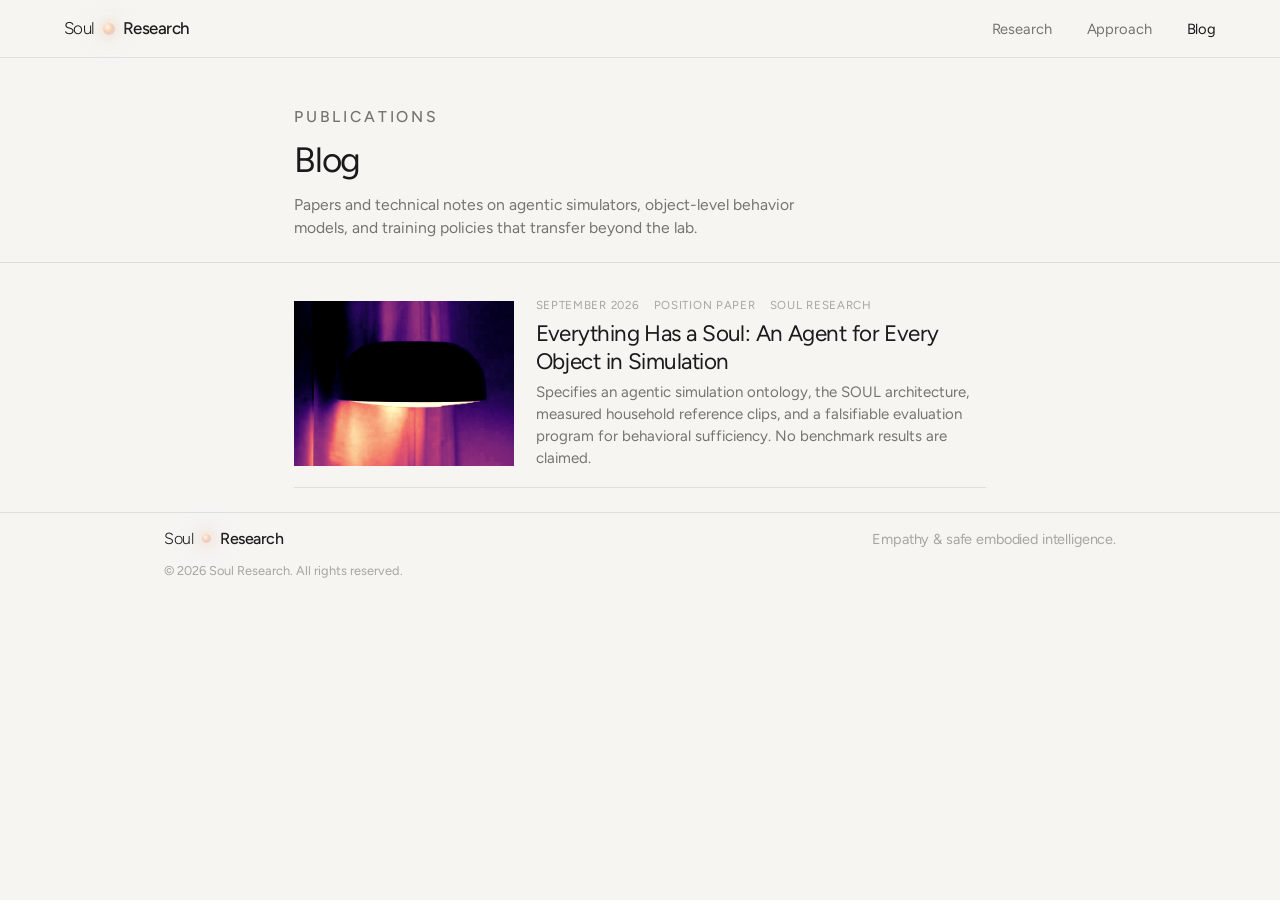
==== blog/index.html @ e1d5047d "Tighten blog density and present paper figures and photos more professionally. Co-authored-by: Curso" ====
<!DOCTYPE html>
<html lang="en">
<head>
<meta charset="UTF-8" />
<meta name="viewport" content="width=device-width, initial-scale=1.0" />
<title>Blog · Soul Research</title>
<meta name="description" content="Research writing from Soul Research on agentic simulation, behavioral sufficiency, and safe embodied intelligence." />
<link rel="preconnect" href="https://fonts.googleapis.com">
<link rel="preconnect" href="https://fonts.gstatic.com" crossorigin>
<link href="https://fonts.googleapis.com/css2?family=Figtree:wght@300;400;500;600;700&display=swap" rel="stylesheet">
<link rel="stylesheet" href="../styles.css">
</head>
<body class="page-blog">
  <nav class="nav" id="nav">
    <a class="brand" href="../index.html" aria-label="Soul Research home">
      <span class="word word--light">Soul</span>
      <span class="orb orb--brand" aria-hidden="true"></span>
      <span class="word word--med">Research</span>
    </a>
    <div class="nav-links">
      <a href="../index.html#research">Research</a>
      <a href="../index.html#approach">Approach</a>
      <a href="./" class="active">Blog</a>
    </div>
  </nav>

  <header class="page-header">
    <div class="wrap">
      <p class="eyebrow">Publications</p>
      <h1>Blog</h1>
      <p>
        Papers and technical notes on agentic simulators, object-level behavior models, and training policies that transfer beyond the lab.
      </p>
    </div>
  </header>

  <section class="blog-list">
    <div class="wrap">
      <a class="blog-item" href="everything-has-a-soul.html">
        <div class="blog-thumb">
          <img src="assets/blog_listing_thumb.jpg" alt="Table lamp used as a measured reference object in the paper" width="1097" height="877" decoding="async">
        </div>
        <div>
          <div class="blog-meta">
            <span>September 2026</span>
            <span>Position paper</span>
            <span>Soul Research</span>
          </div>
          <h2 class="blog-title">Everything Has a Soul: An Agent for Every Object in Simulation</h2>
          <p class="blog-excerpt">
            Specifies an agentic simulation ontology, the SOUL architecture, measured household reference clips, and a falsifiable evaluation program for behavioral sufficiency. No benchmark results are claimed.
          </p>
        </div>
      </a>
    </div>
  </section>

  <footer class="footer">
    <div class="wrap">
      <div class="footer-row">
        <a class="brand" href="../index.html" aria-label="Soul Research">
          <span class="word word--light">Soul</span>
          <span class="orb orb--bullet" aria-hidden="true" style="margin:0 1px;"></span>
          <span class="word word--med">Research</span>
        </a>
        <span class="footer-tag">Empathy &amp; safe embodied intelligence.</span>
      </div>
      <p class="copyright">© 2026 Soul Research. All rights reserved.</p>
    </div>
  </footer>

  <script src="../main.js"></script>
</body>
</html>
---- styles.css ----
:root {
  --paper:   #f6f5f2;
  --paper-2: #f1efeb;
  --ink:     #1a1a18;
  --muted:   #75756f;
  --faint:   #a6a59f;
  --line:    rgba(26,26,24,0.10);
  --orb-core:#fff6e9;
  --orb-mid: #f6cdb0;
  --orb-rim: #d8d1ea;
  --peach:   #f3d5c0;
  --lavender:#dcd6ea;
  --cream:   #f3eadc;
  --warm-gray:#cfc9c0;
}
* { margin: 0; padding: 0; box-sizing: border-box; }
html { scroll-behavior: smooth; }
body {
  background: var(--paper); color: var(--ink);
  font-family: "Figtree", -apple-system, BlinkMacSystemFont,
               "Helvetica Neue", "Segoe UI", system-ui, sans-serif;
  -webkit-font-smoothing: antialiased; text-rendering: optimizeLegibility; line-height: 1.5;
}
.orb {
  position: relative; border-radius: 50%; flex: none;
  background: radial-gradient(circle at 38% 34%,
    var(--orb-core) 0%, var(--orb-mid) 46%, var(--orb-rim) 82%, rgba(216,209,234,0) 100%);
  box-shadow: 0 0 12px 2px rgba(246,205,176,0.55), 0 0 26px 6px rgba(216,209,234,0.28);
}
.orb--brand { width: 12px; height: 12px; animation: breathe 5.5s ease-in-out infinite; }
.orb--bullet { width: 9px; height: 9px; }
@keyframes breathe { 0%,100% { transform: scale(1); filter: brightness(1); } 50% { transform: scale(1.12); filter: brightness(1.12); } }

.nav {
  position: sticky; top: 0; z-index: 20;
  display: flex; align-items: center; justify-content: space-between;
  padding: 1.1rem clamp(1.25rem, 5vw, 4rem);
  background: rgba(246,245,242,0.72);
  backdrop-filter: saturate(180%) blur(18px); -webkit-backdrop-filter: saturate(180%) blur(18px);
  border-bottom: 1px solid transparent; transition: border-color .4s ease;
}
.nav.scrolled { border-bottom-color: var(--line); }
.brand { display: flex; align-items: center; gap: 0.5rem; text-decoration: none; color: var(--ink); }
.brand .word { font-size: 1.06rem; letter-spacing: -0.03em; line-height: 1; }
.brand .word--light { font-weight: 300; }
.brand .word--med   { font-weight: 500; }
.nav-links { display: flex; gap: clamp(1rem, 3vw, 2.2rem); }
.nav-links a { font-size: 0.92rem; color: var(--muted); text-decoration: none; letter-spacing: -0.01em; transition: color .25s ease; }
.nav-links a:hover, .nav-links a.active { color: var(--ink); }

.wrap { max-width: 1080px; margin: 0 auto; padding-left: clamp(1.25rem, 5vw, 4rem); padding-right: clamp(1.25rem, 5vw, 4rem); }
.eyebrow { font-size: 0.78rem; text-transform: uppercase; letter-spacing: 0.18em; color: var(--faint); font-weight: 500; }

.hero {
  position: relative; overflow: hidden;
  padding-top: clamp(5rem, 16vh, 10rem); padding-bottom: clamp(5rem, 14vh, 9rem); text-align: center;
}
.hero-glow {
  position: absolute; left: 50%; top: 38%; width: min(620px, 90vw); aspect-ratio: 1;
  transform: translate(-50%,-50%); border-radius: 50%;
  background: radial-gradient(circle, rgba(255,246,233,0.85) 0%, rgba(246,205,176,0.45) 34%, rgba(216,209,234,0.22) 58%, rgba(246,245,242,0) 72%);
  filter: blur(8px); animation: breathe-slow 7s ease-in-out infinite; pointer-events: none;
}
@keyframes breathe-slow { 0%,100% { transform: translate(-50%,-50%) scale(1); opacity: .9; } 50% { transform: translate(-50%,-50%) scale(1.08); opacity: 1; } }

.hero-inner { position: relative; z-index: 1; }
.hero h1 { margin: 1.4rem auto 0; max-width: 16ch; font-size: clamp(2.3rem, 6.4vw, 4.6rem); font-weight: 400; letter-spacing: -0.04em; line-height: 1.04; }
.hero h1 em { font-style: normal; font-weight: 300; color: var(--muted); }
.hero-sub { margin: 1.6rem auto 0; max-width: 46ch; font-size: clamp(1.02rem, 1.7vw, 1.22rem); color: var(--muted); letter-spacing: -0.01em; }

.section { padding-top: clamp(4.5rem, 11vh, 8rem); padding-bottom: clamp(4.5rem, 11vh, 8rem); }
.band { background: var(--paper-2); }
.lede h2 { font-size: clamp(1.5rem, 3vw, 2.1rem); font-weight: 400; letter-spacing: -0.03em; line-height: 1.12; }
.prose { max-width: 60ch; margin-top: 1.6rem; }
.prose p { font-size: clamp(1.04rem, 1.55vw, 1.2rem); color: var(--muted); letter-spacing: -0.01em; }
.prose p + p { margin-top: 1.1rem; }
.prose strong { color: var(--ink); font-weight: 500; }
.split { display: grid; grid-template-columns: 1fr; gap: 2rem; }
@media (min-width: 820px) { .split { grid-template-columns: 0.8fr 1.2fr; gap: clamp(2.5rem, 6vw, 6rem); align-items: start; } }

.pillars { margin-top: clamp(3rem, 7vh, 5rem); display: grid; grid-template-columns: 1fr; gap: 2.4rem; border-top: 1px solid var(--line); padding-top: clamp(2.5rem, 6vh, 4rem); }
@media (min-width: 760px) { .pillars { grid-template-columns: repeat(3, 1fr); gap: clamp(2rem, 5vw, 3.5rem); } }
.pillar h3 { display: flex; align-items: center; gap: 0.6rem; font-size: 1.18rem; font-weight: 500; letter-spacing: -0.02em; margin-bottom: 0.7rem; }
.pillar p { color: var(--muted); font-size: 1rem; letter-spacing: -0.01em; }

.belief {
  position: relative; overflow: hidden; text-align: center;
  padding-top: clamp(6rem, 15vh, 10.5rem); padding-bottom: clamp(6rem, 15vh, 10.5rem);
}
.belief-glow {
  position: absolute; left: 50%; top: 54%; transform: translate(-50%,-50%);
  width: min(700px, 94vw); aspect-ratio: 1; border-radius: 50%;
  background: radial-gradient(circle,
    rgba(255,246,233,0.55) 0%, rgba(246,205,176,0.26) 38%,
    rgba(216,209,234,0.13) 60%, rgba(246,245,242,0) 74%);
  filter: blur(10px); animation: breathe-slow 7s ease-in-out infinite;
  pointer-events: none; z-index: 0;
}
.belief .wrap { position: relative; z-index: 1; }
.belief-eyebrow { margin-bottom: clamp(1.6rem, 4vh, 2.8rem); }
.belief-quote {
  margin: 0 auto; max-width: 20ch;
  font-size: clamp(2rem, 5vw, 3.4rem); font-weight: 300;
  letter-spacing: -0.035em; line-height: 1.16;
}
.belief-quote .lead { color: var(--muted); }
.belief-quote .payoff {
  display: block; margin-top: 0.16em; font-weight: 500;
  color: var(--muted); opacity: 0.5;
  transition: color 1.1s ease 0.5s, opacity 1.1s ease 0.5s;
}
.belief-quote.in .payoff { color: var(--ink); opacity: 1; }

.footer {
  border-top: 1px solid var(--line);
  padding-top: clamp(1.6rem, 4vh, 2.4rem);
  padding-bottom: clamp(1.6rem, 4vh, 2.4rem);
}
.footer-row { display: flex; flex-wrap: wrap; gap: 1rem 2rem; align-items: baseline; justify-content: space-between; }
.footer .brand .word { font-size: 1rem; }
.footer-tag { color: var(--faint); font-size: 0.9rem; letter-spacing: -0.01em; }
.copyright { margin-top: 1.2rem; color: var(--faint); font-size: 0.8rem; }

.reveal { opacity: 0; transform: translateY(14px); transition: opacity .9s cubic-bezier(.16,1,.3,1), transform .9s cubic-bezier(.16,1,.3,1); }
.reveal.in { opacity: 1; transform: none; }
a:focus-visible, .brand:focus-visible { outline: 2px solid var(--ink); outline-offset: 4px; border-radius: 3px; }

@media (prefers-reduced-motion: reduce) {
  html { scroll-behavior: auto; }
  .orb--brand, .hero-glow, .belief-glow { animation: none; }
  .reveal { opacity: 1; transform: none; transition: none; }
  .belief-quote .payoff { transition: none; color: var(--ink); opacity: 1; }
  .sequence figure:hover img,
  .case:hover img,
  .blog-item:hover .blog-thumb img { transform: none; }
}

/* Blog listing */
.page-blog .reveal { opacity: 1; transform: none; }
.page-header {
  padding-top: clamp(2.2rem, 4.5vh, 3rem);
  padding-bottom: clamp(1.1rem, 2.5vh, 1.6rem);
  border-bottom: 1px solid var(--line);
  text-align: left;
}
.page-header .wrap { max-width: 820px; }
.page-header h1 {
  margin-top: 0.35rem;
  font-size: clamp(1.75rem, 3.5vw, 2.2rem);
  font-weight: 400;
  letter-spacing: -0.035em;
}
.page-header p {
  margin: 0.45rem 0 0;
  max-width: 52ch;
  color: var(--muted);
  font-size: 0.98rem;
  line-height: 1.45;
}
.blog-list { padding: 1rem 0 1.5rem; }
.blog-list .wrap { max-width: 820px; }
.blog-item {
  display: grid;
  grid-template-columns: 1fr;
  gap: 0.95rem;
  padding: 1.1rem 0;
  border-bottom: 1px solid var(--line);
  text-decoration: none;
  color: inherit;
}
@media (min-width: 780px) {
  .blog-item { grid-template-columns: 220px 1fr; align-items: center; gap: 1.35rem; }
}
.blog-item:hover .blog-title { color: var(--muted); }
.blog-thumb {
  aspect-ratio: 4 / 3;
  overflow: hidden;
  background: #ebe8e2;
}
.blog-thumb img {
  width: 100%; height: 100%; object-fit: cover; object-position: center 40%;
  display: block;
  filter: saturate(0.9) contrast(1.05);
  transition: transform 0.55s cubic-bezier(0.16, 1, 0.3, 1);
}
.blog-item:hover .blog-thumb img { transform: scale(1.02); }
.blog-meta {
  display: flex; flex-wrap: wrap; gap: 0.4rem 0.9rem;
  font-size: 0.72rem; color: var(--faint); letter-spacing: 0.06em; text-transform: uppercase;
}
.blog-title {
  margin-top: 0.35rem;
  font-size: clamp(1.15rem, 2vw, 1.4rem);
  font-weight: 400;
  letter-spacing: -0.025em;
  line-height: 1.25;
  transition: color .25s ease;
}
.blog-excerpt {
  margin-top: 0.4rem;
  color: var(--muted);
  font-size: 0.94rem;
  line-height: 1.45;
  max-width: 58ch;
}
.figure-note {
  font-size: 0.82rem;
  color: var(--faint);
  margin-top: 0.35rem !important;
  line-height: 1.4;
}
.article-end { margin-top: 1.25rem !important; }

/* Article */
.article-hero {
  position: relative;
  overflow: hidden;
  padding-top: clamp(2.2rem, 4.5vh, 3.2rem);
  padding-bottom: 0;
  border-bottom: 1px solid var(--line);
}
.article-hero .wrap {
  max-width: 720px;
  text-align: left;
  margin-left: auto;
  margin-right: auto;
  padding-bottom: 1rem;
}
.article-kicker {
  display: inline-flex; align-items: center; gap: 0.4rem;
  margin-bottom: 0.65rem;
  font-size: 0.72rem; text-transform: uppercase; letter-spacing: 0.16em; color: var(--faint);
}
.article-hero h1 {
  font-size: clamp(1.85rem, 4vw, 2.65rem);
  font-weight: 400;
  letter-spacing: -0.035em;
  line-height: 1.08;
}
.article-hero h1 span {
  display: block;
  margin-top: 0.14em;
  font-weight: 300;
  color: var(--muted);
  font-size: 0.72em;
}
.article-dek {
  margin: 0.75rem 0 0;
  max-width: 52ch;
  color: var(--muted);
  font-size: 1.02rem;
  line-height: 1.45;
}
.article-byline {
  margin-top: 0.85rem;
  color: var(--faint);
  font-size: 0.84rem;
  letter-spacing: -0.01em;
  line-height: 1.45;
}
.article-byline a { color: var(--ink); text-decoration: none; border-bottom: 1px solid var(--line); }
.article-byline a:hover { border-color: var(--ink); }
.article-actions {
  margin-top: 1rem;
  display: flex; flex-wrap: wrap; gap: 0.65rem;
}
.article-hero-media {
  display: block;
  max-width: 820px;
  margin: 0 auto;
  padding: 0 clamp(1.25rem, 5vw, 4rem) 1.15rem;
}
.article-hero-media figure {
  margin: 0;
  overflow: hidden;
  background: #ebe8e2;
  aspect-ratio: 21 / 9;
  border: 1px solid var(--line);
}
.article-hero-media img {
  width: 100%;
  height: 100%;
  object-fit: cover;
  object-position: center 45%;
  display: block;
  filter: saturate(0.9) contrast(1.05);
}

.btn {
  display: inline-flex; align-items: center; justify-content: center;
  padding: 0.72rem 1.2rem;
  font-size: 0.92rem; font-weight: 500; letter-spacing: -0.01em;
  text-decoration: none; border-radius: 2px;
  transition: background .25s ease, color .25s ease, border-color .25s ease;
}
.btn--primary { background: var(--ink); color: var(--paper); border: 1px solid var(--ink); }
.btn--primary:hover { background: #2e2e2a; }
.btn--ghost { background: transparent; color: var(--ink); border: 1px solid var(--line); }
.btn--ghost:hover { border-color: rgba(26,26,24,0.28); }

.article { padding: 1.15rem 0 1.75rem; }
.article-body { max-width: 640px; margin: 0 auto; }
.article-body > p {
  font-size: 1.02rem;
  color: var(--muted);
  letter-spacing: -0.01em;
  line-height: 1.58;
}
.article-body > p + p { margin-top: 0.7rem; }
.article-body > p strong { color: var(--ink); font-weight: 500; }
.article-body h2 {
  margin: 1.35rem 0 0.45rem;
  font-size: clamp(1.18rem, 2vw, 1.38rem);
  font-weight: 500;
  letter-spacing: -0.025em;
  line-height: 1.2;
  color: var(--ink);
}
.article-body h3 {
  margin: 1.15rem 0 0.4rem;
  font-size: 1rem;
  font-weight: 500;
  letter-spacing: -0.02em;
}
.article-body .lede-block {
  font-size: 1.05rem;
  color: var(--ink);
  font-weight: 400;
  letter-spacing: -0.015em;
  line-height: 1.42;
  margin-bottom: 0.75rem;
}

.figure {
  margin: 0.9rem 0;
}
.figure--wide {
  margin-left: 0;
  margin-right: 0;
}
@media (min-width: 1100px) {
  .figure--wide {
    margin-left: -48px;
    margin-right: -48px;
  }
}
.figure img {
  width: 100%;
  display: block;
  background: #fff;
  border: 1px solid var(--line);
}
.figure--photo img {
  border: none;
  background: #ebe8e2;
}
.figure figcaption {
  margin-top: 0.45rem;
  font-size: 0.8rem;
  color: var(--faint);
  letter-spacing: -0.01em;
  line-height: 1.4;
  max-width: 60ch;
}

/* Infographics */
.infographic {
  margin: 0.85rem 0;
  padding: 0.85rem 0.95rem;
  background: var(--paper-2);
  border: 1px solid var(--line);
}
.infographic-label {
  font-size: 0.68rem;
  text-transform: uppercase;
  letter-spacing: 0.14em;
  color: var(--faint);
  margin-bottom: 0.5rem;
}
.infographic-title {
  font-size: 1.05rem;
  font-weight: 500;
  letter-spacing: -0.02em;
  margin-bottom: 0.75rem;
}
.paradigm-grid {
  display: grid;
  grid-template-columns: 1fr;
  gap: 1.2rem;
}
@media (min-width: 720px) {
  .paradigm-grid { grid-template-columns: 1fr 1fr; gap: 1.4rem; }
}
.paradigm-panel {
  background: var(--paper);
  padding: 1.2rem 1.15rem 1.3rem;
  border: 1px solid var(--line);
  min-height: 100%;
}
.paradigm-panel h4 {
  font-size: 0.95rem;
  font-weight: 500;
  letter-spacing: -0.02em;
  margin-bottom: 0.35rem;
}
.paradigm-panel .sub {
  font-size: 0.84rem;
  color: var(--muted);
  margin-bottom: 1.1rem;
  line-height: 1.4;
}
.hub {
  display: flex;
  flex-direction: column;
  align-items: center;
  gap: 0.7rem;
}
.hub-core {
  background: var(--peach);
  padding: 0.55rem 0.9rem;
  font-size: 0.82rem;
  font-weight: 500;
  letter-spacing: -0.01em;
}
.hub-ring {
  display: flex; flex-wrap: wrap; justify-content: center; gap: 0.45rem;
}
.node {
  width: 3.2rem; height: 3.2rem;
  border-radius: 50%;
  display: flex; align-items: center; justify-content: center;
  font-size: 0.68rem;
  background: rgba(216,209,234,0.45);
  color: var(--ink);
  letter-spacing: -0.02em;
}
.node--photo {
  width: 3.6rem; height: 3.6rem;
  overflow: hidden;
  padding: 0;
  background: #ddd;
}
.node--photo img { width: 100%; height: 100%; object-fit: cover; }
.agent-net {
  display: grid;
  grid-template-columns: repeat(3, 1fr);
  gap: 0.55rem;
  place-items: center;
}
.director-chip {
  grid-column: 1 / -1;
  background: var(--cream);
  padding: 0.45rem 0.8rem;
  font-size: 0.78rem;
  font-weight: 500;
}

.thesis-grid {
  display: grid;
  grid-template-columns: 1fr;
  gap: 0.55rem;
  margin: 0.85rem 0 0.15rem;
}
@media (min-width: 760px) {
  .thesis-grid { grid-template-columns: repeat(3, 1fr); gap: 0.65rem; }
}
.thesis {
  padding: 0.85rem 0.85rem 0.95rem;
  border-top: 1px solid var(--ink);
  background: var(--paper-2);
}
.thesis .num {
  font-size: 0.68rem;
  letter-spacing: 0.12em;
  text-transform: uppercase;
  color: var(--faint);
  margin-bottom: 0.3rem;
}
.thesis h3 {
  margin: 0 0 0.3rem;
  font-size: 0.95rem;
  font-weight: 500;
  letter-spacing: -0.02em;
}
.thesis p {
  margin: 0;
  color: var(--muted);
  font-size: 0.86rem;
  line-height: 1.4;
}

.triad {
  display: grid;
  grid-template-columns: 1fr;
  gap: 0.55rem;
  margin: 0.9rem 0;
}
@media (min-width: 760px) {
  .triad { grid-template-columns: repeat(3, 1fr); }
}
.triad-card {
  position: relative;
  overflow: hidden;
  background: var(--paper);
  border: 1px solid var(--line);
}
.triad-card img {
  width: 100%;
  height: 108px;
  object-fit: cover;
  object-position: center 35%;
  display: block;
  background: #ebe8e2;
  filter: saturate(0.92) contrast(1.04);
}
.triad-card .body {
  padding: 0.75rem 0.8rem 0.85rem;
}
.triad-card h3 {
  margin: 0 0 0.25rem;
  font-size: 0.92rem;
  font-weight: 500;
}
.triad-card p {
  margin: 0;
  color: var(--muted);
  font-size: 0.84rem;
  line-height: 1.4;
}
.swatch {
  display: inline-block;
  width: 0.55rem; height: 0.55rem;
  border-radius: 50%;
  margin-right: 0.35rem;
  vertical-align: middle;
}
.swatch--peach { background: var(--orb-mid); }
.swatch--lavender { background: var(--orb-rim); }
.swatch--cream { background: var(--cream); border: 1px solid var(--line); }

.planes {
  display: grid;
  grid-template-columns: 1fr;
  gap: 0.45rem;
  margin: 0.85rem 0;
}
@media (min-width: 700px) {
  .planes { grid-template-columns: 1fr auto 1fr; align-items: stretch; }
}
.plane {
  padding: 0.85rem 0.9rem;
  border: 1px solid var(--line);
}
.plane--cog { background: rgba(243,213,192,0.28); }
.plane--act { background: rgba(220,214,234,0.32); }
.plane h3 { margin: 0 0 0.25rem; font-size: 0.92rem; }
.plane p { margin: 0; color: var(--muted); font-size: 0.84rem; line-height: 1.4; }
.plane-arrow {
  display: flex; align-items: center; justify-content: center;
  color: var(--faint); font-size: 0.68rem; letter-spacing: 0.08em; text-transform: uppercase;
}

.mirror {
  margin: 0.9rem 0;
  padding: 0.95rem 1rem;
  background: var(--paper-2);
  border: 1px solid var(--line);
  position: relative;
}
.mirror::after { display: none; }
.mirror-row {
  display: grid;
  grid-template-columns: 1fr;
  gap: 0.85rem;
}
@media (min-width: 700px) {
  .mirror-row { grid-template-columns: 1.15fr 1fr; gap: 1.15rem; }
}
.mirror .backstage h4,
.mirror .learner h4 {
  font-size: 0.68rem;
  text-transform: uppercase;
  letter-spacing: 0.12em;
  color: var(--faint);
  margin-bottom: 0.3rem;
  font-weight: 500;
}
.mirror p { color: var(--muted); font-size: 0.86rem; margin: 0; line-height: 1.4; }
.mirror .learner { padding-top: 0.85rem; }
@media (min-width: 700px) {
  .mirror .learner { padding-top: 0; border-left: 1px solid var(--line); padding-left: 1rem; }
}

.sequence {
  display: grid;
  grid-template-columns: repeat(3, 1fr);
  gap: 0.25rem;
  margin: 0.85rem 0 0.2rem;
}
@media (min-width: 700px) {
  .sequence { grid-template-columns: repeat(6, 1fr); gap: 0.28rem; }
}
.sequence figure {
  margin: 0;
  background: #ebe8e2;
  overflow: hidden;
}
.sequence img {
  width: 100%;
  aspect-ratio: 1 / 1;
  object-fit: cover;
  object-position: center;
  display: block;
  filter: saturate(0.9) contrast(1.05);
}

.case-grid {
  display: grid;
  grid-template-columns: 1fr;
  gap: 0.55rem;
  margin: 0.9rem 0;
}
@media (min-width: 700px) {
  .case-grid { grid-template-columns: 1fr 1fr; }
}
.case {
  border: 1px solid var(--line);
  background: var(--paper);
  overflow: hidden;
}
.case img {
  width: 100%;
  aspect-ratio: 16 / 10;
  object-fit: cover;
  object-position: center 40%;
  display: block;
  background: #ebe8e2;
  filter: saturate(0.92) contrast(1.04);
}
.case .body { padding: 0.75rem 0.8rem 0.9rem; }
.case h3 { margin: 0 0 0.22rem; font-size: 0.94rem; font-weight: 500; letter-spacing: -0.02em; }
.case p { margin: 0; color: var(--muted); font-size: 0.84rem; line-height: 1.4; }

.eval-table {
  width: 100%;
  border-collapse: collapse;
  margin: 0.55rem 0 0;
  font-size: 0.82rem;
}
.eval-table th,
.eval-table td {
  text-align: left;
  padding: 0.45rem 0.35rem;
  border-bottom: 1px solid var(--line);
  vertical-align: top;
}
.eval-table th {
  font-weight: 500;
  color: var(--ink);
  font-size: 0.68rem;
  text-transform: uppercase;
  letter-spacing: 0.08em;
}
.eval-table td { color: var(--muted); }
.eval-table td:first-child { color: var(--ink); font-weight: 500; white-space: nowrap; }

.pull {
  margin: 0.85rem 0;
  padding: 0.65rem 0;
  border-top: 1px solid var(--line);
  border-bottom: 1px solid var(--line);
  font-size: clamp(1.05rem, 1.8vw, 1.22rem);
  font-weight: 300;
  letter-spacing: -0.025em;
  line-height: 1.3;
  color: var(--ink);
  max-width: 26ch;
}

.color-key {
  display: flex; flex-wrap: wrap; gap: 0.5rem 1rem;
  margin: 0.5rem 0 0;
  font-size: 0.78rem;
  color: var(--muted);
}

.page-blog .footer {
  padding-top: 1rem;
  padding-bottom: 1rem;
  border-top: 1px solid var(--line);
}
.page-blog .copyright { margin-top: 0.65rem; }
.page-blog .nav { border-bottom: 1px solid var(--line); }
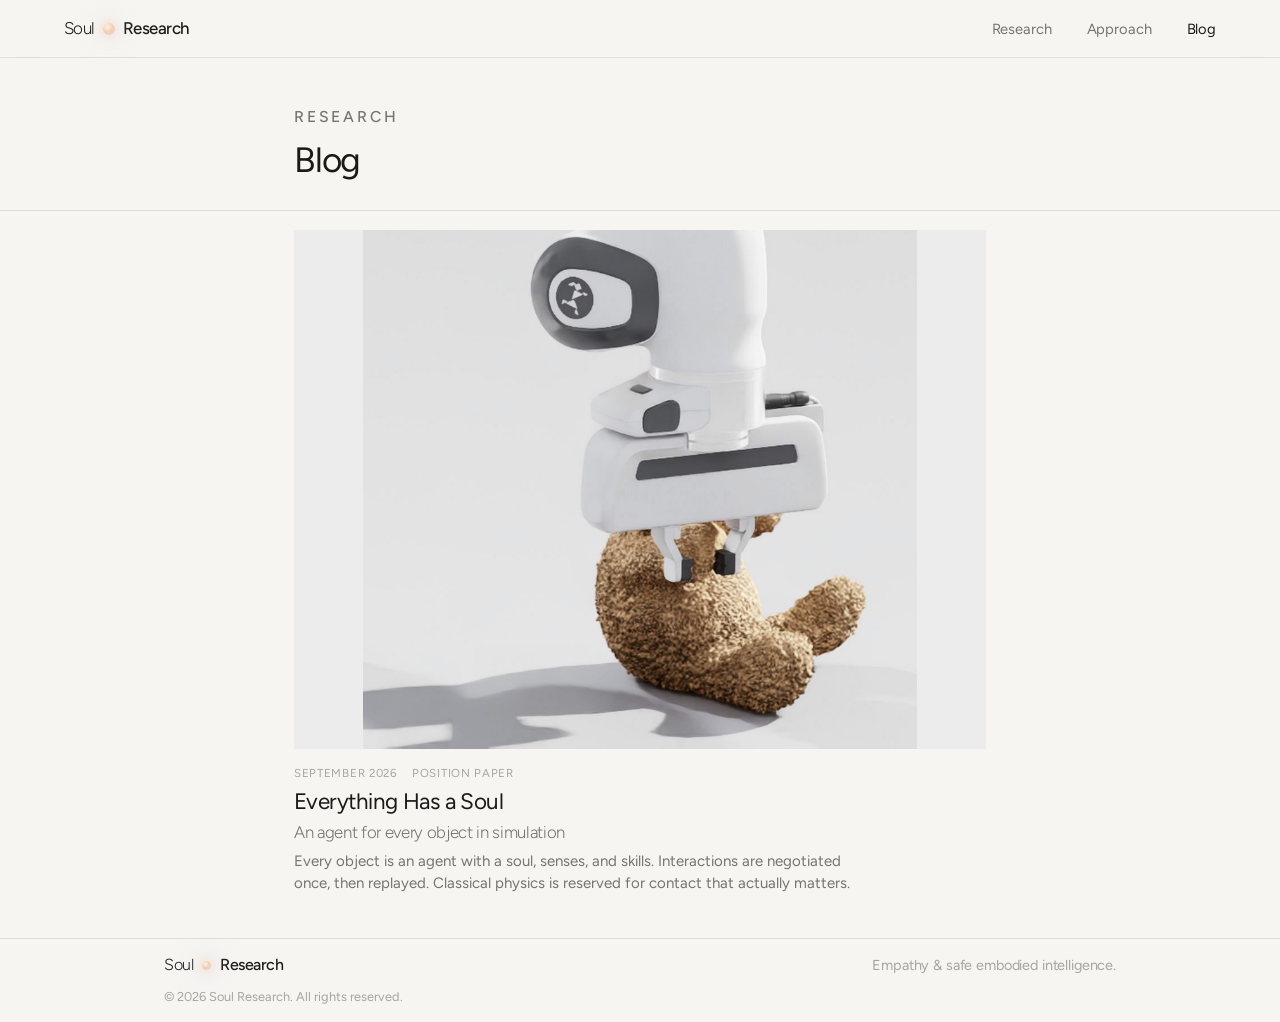
==== commit b4909c08: "Use the robot-and-bear still as the blog image. Co-authored-by: Cursor <cursoragent@cursor.com>" ====
--- a/blog/index.html
+++ b/blog/index.html
@@ -4,7 +4,7 @@
 <meta charset="UTF-8" />
 <meta name="viewport" content="width=device-width, initial-scale=1.0" />
 <title>Blog · Soul Research</title>
-<meta name="description" content="Research writing from Soul Research on agentic simulation, behavioral sufficiency, and safe embodied intelligence." />
+<meta name="description" content="Research writing from Soul Research on agentic simulation and safe embodied intelligence." />
 <link rel="preconnect" href="https://fonts.googleapis.com">
 <link rel="preconnect" href="https://fonts.gstatic.com" crossorigin>
 <link href="https://fonts.googleapis.com/css2?family=Figtree:wght@300;400;500;600;700&display=swap" rel="stylesheet">
@@ -26,29 +26,26 @@
 
   <header class="page-header">
     <div class="wrap">
-      <p class="eyebrow">Publications</p>
+      <p class="eyebrow">Research</p>
       <h1>Blog</h1>
-      <p>
-        Papers and technical notes on agentic simulators, object-level behavior models, and training policies that transfer beyond the lab.
-      </p>
     </div>
   </header>
 
   <section class="blog-list">
     <div class="wrap">
-      <a class="blog-item" href="everything-has-a-soul.html">
-        <div class="blog-thumb">
-          <img src="assets/blog_listing_thumb.jpg" alt="Table lamp used as a measured reference object in the paper" width="1097" height="877" decoding="async">
+      <a class="blog-feature" href="everything-has-a-soul.html">
+        <div class="blog-feature-media">
+          <img src="assets/case_teddy.jpg" alt="Robot gripper holding a teddy bear" width="1600" height="1500" decoding="async">
         </div>
-        <div>
+        <div class="blog-feature-copy">
           <div class="blog-meta">
             <span>September 2026</span>
             <span>Position paper</span>
-            <span>Soul Research</span>
           </div>
-          <h2 class="blog-title">Everything Has a Soul: An Agent for Every Object in Simulation</h2>
+          <h2 class="blog-title">Everything Has a Soul</h2>
+          <p class="blog-kicker">An agent for every object in simulation</p>
           <p class="blog-excerpt">
-            Specifies an agentic simulation ontology, the SOUL architecture, measured household reference clips, and a falsifiable evaluation program for behavioral sufficiency. No benchmark results are claimed.
+            Every object is an agent with a soul, senses, and skills. Interactions are negotiated once, then replayed. Classical physics is reserved for contact that actually matters.
           </p>
         </div>
       </a>
--- a/styles.css
+++ b/styles.css
@@ -159,6 +159,34 @@
 }
 .blog-list { padding: 1rem 0 1.5rem; }
 .blog-list .wrap { max-width: 820px; }
+.blog-feature {
+  display: block;
+  text-decoration: none;
+  color: inherit;
+  padding: 0.2rem 0 1.2rem;
+}
+.blog-feature-media {
+  overflow: hidden;
+  background: #ececec;
+  aspect-ratio: 4 / 3;
+}
+.blog-feature-media img {
+  width: 100%;
+  height: 100%;
+  object-fit: contain;
+  object-position: center 55%;
+  display: block;
+  background: #ececec;
+}
+.blog-feature-copy { padding-top: 1rem; }
+.blog-feature:hover .blog-title { color: var(--muted); }
+.blog-kicker {
+  margin-top: 0.25rem;
+  color: var(--muted);
+  font-size: 1.05rem;
+  font-weight: 300;
+  letter-spacing: -0.02em;
+}
 .blog-item {
   display: grid;
   grid-template-columns: 1fr;
@@ -180,7 +208,6 @@
 .blog-thumb img {
   width: 100%; height: 100%; object-fit: cover; object-position: center 40%;
   display: block;
-  filter: saturate(0.9) contrast(1.05);
   transition: transform 0.55s cubic-bezier(0.16, 1, 0.3, 1);
 }
 .blog-item:hover .blog-thumb img { transform: scale(1.02); }
@@ -273,17 +300,15 @@
 .article-hero-media figure {
   margin: 0;
   overflow: hidden;
-  background: #ebe8e2;
-  aspect-ratio: 21 / 9;
-  border: 1px solid var(--line);
+  background: #ececec;
+  aspect-ratio: 4 / 3;
 }
 .article-hero-media img {
   width: 100%;
   height: 100%;
-  object-fit: cover;
-  object-position: center 45%;
-  display: block;
-  filter: saturate(0.9) contrast(1.05);
+  object-fit: contain;
+  object-position: center 55%;
+  display: block;
 }
 
 .btn {
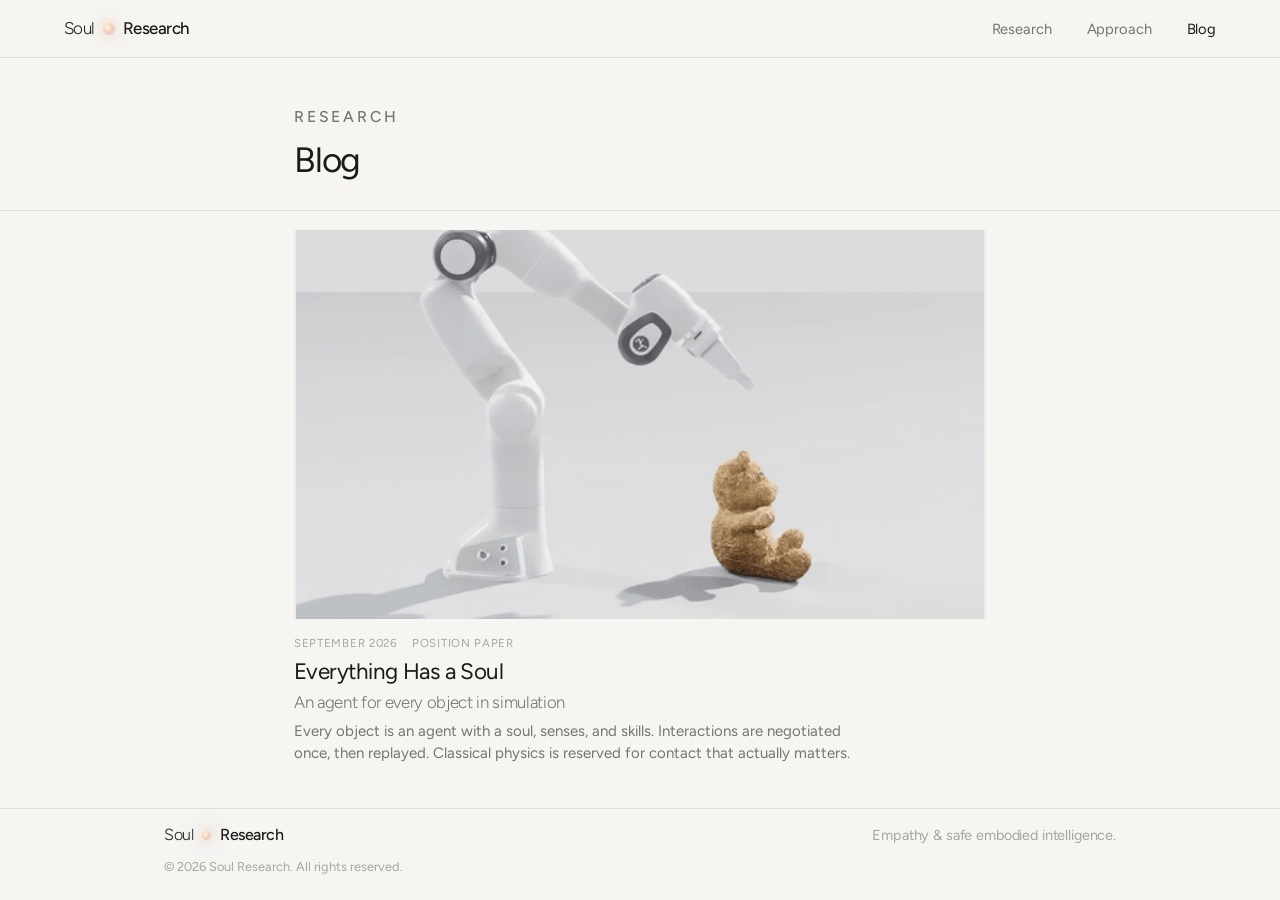
==== commit 5267bf15: "Add the teddy-lift GIF and reset the paper figures and negotiations in the page. Co-authored-by: Cur" ====
--- a/blog/index.html
+++ b/blog/index.html
@@ -35,7 +35,7 @@
     <div class="wrap">
       <a class="blog-feature" href="everything-has-a-soul.html">
         <div class="blog-feature-media">
-          <img src="assets/case_teddy.jpg" alt="Robot gripper holding a teddy bear" width="1600" height="1500" decoding="async">
+          <img src="assets/teddy_lift.gif" alt="Robot arm lifting a teddy bear" width="560" height="317" decoding="async">
         </div>
         <div class="blog-feature-copy">
           <div class="blog-meta">
--- a/styles.css
+++ b/styles.css
@@ -53,7 +53,7 @@
 
 .hero {
   position: relative; overflow: hidden;
-  padding-top: clamp(5rem, 16vh, 10rem); padding-bottom: clamp(5rem, 14vh, 9rem); text-align: center;
+  padding-top: clamp(4.2rem, 11vh, 7.5rem); padding-bottom: clamp(3.8rem, 10vh, 6.5rem); text-align: center;
 }
 .hero-glow {
   position: absolute; left: 50%; top: 38%; width: min(620px, 90vw); aspect-ratio: 1;
@@ -64,28 +64,67 @@
 @keyframes breathe-slow { 0%,100% { transform: translate(-50%,-50%) scale(1); opacity: .9; } 50% { transform: translate(-50%,-50%) scale(1.08); opacity: 1; } }
 
 .hero-inner { position: relative; z-index: 1; }
-.hero h1 { margin: 1.4rem auto 0; max-width: 16ch; font-size: clamp(2.3rem, 6.4vw, 4.6rem); font-weight: 400; letter-spacing: -0.04em; line-height: 1.04; }
+.hero .eyebrow { margin-bottom: 0; }
+.hero h1 { margin: 0.85rem auto 0; max-width: 16ch; font-size: clamp(2.15rem, 5.6vw, 4.1rem); font-weight: 400; letter-spacing: -0.04em; line-height: 1.06; }
 .hero h1 em { font-style: normal; font-weight: 300; color: var(--muted); }
-.hero-sub { margin: 1.6rem auto 0; max-width: 46ch; font-size: clamp(1.02rem, 1.7vw, 1.22rem); color: var(--muted); letter-spacing: -0.01em; }
-
-.section { padding-top: clamp(4.5rem, 11vh, 8rem); padding-bottom: clamp(4.5rem, 11vh, 8rem); }
+.hero-sub { margin: 1.25rem auto 0; max-width: 44ch; font-size: clamp(1.02rem, 1.6vw, 1.16rem); color: var(--muted); letter-spacing: -0.01em; line-height: 1.5; }
+
+.section { padding-top: clamp(3.4rem, 8vh, 5.5rem); padding-bottom: clamp(3.4rem, 8vh, 5.5rem); }
 .band { background: var(--paper-2); }
-.lede h2 { font-size: clamp(1.5rem, 3vw, 2.1rem); font-weight: 400; letter-spacing: -0.03em; line-height: 1.12; }
-.prose { max-width: 60ch; margin-top: 1.6rem; }
-.prose p { font-size: clamp(1.04rem, 1.55vw, 1.2rem); color: var(--muted); letter-spacing: -0.01em; }
-.prose p + p { margin-top: 1.1rem; }
+.lede .eyebrow { margin-bottom: 0.85rem; }
+.lede h2 { font-size: clamp(1.4rem, 2.7vw, 1.95rem); font-weight: 400; letter-spacing: -0.03em; line-height: 1.18; }
+.prose { max-width: 58ch; margin-top: 0.4rem; }
+.prose p { font-size: clamp(1.02rem, 1.45vw, 1.12rem); color: var(--muted); letter-spacing: -0.01em; line-height: 1.58; }
+.prose p + p { margin-top: 0.95rem; }
 .prose strong { color: var(--ink); font-weight: 500; }
-.split { display: grid; grid-template-columns: 1fr; gap: 2rem; }
-@media (min-width: 820px) { .split { grid-template-columns: 0.8fr 1.2fr; gap: clamp(2.5rem, 6vw, 6rem); align-items: start; } }
-
-.pillars { margin-top: clamp(3rem, 7vh, 5rem); display: grid; grid-template-columns: 1fr; gap: 2.4rem; border-top: 1px solid var(--line); padding-top: clamp(2.5rem, 6vh, 4rem); }
-@media (min-width: 760px) { .pillars { grid-template-columns: repeat(3, 1fr); gap: clamp(2rem, 5vw, 3.5rem); } }
-.pillar h3 { display: flex; align-items: center; gap: 0.6rem; font-size: 1.18rem; font-weight: 500; letter-spacing: -0.02em; margin-bottom: 0.7rem; }
-.pillar p { color: var(--muted); font-size: 1rem; letter-spacing: -0.01em; }
+.split { display: grid; grid-template-columns: 1fr; gap: 1.6rem; }
+@media (min-width: 820px) { .split { grid-template-columns: 0.85fr 1.15fr; gap: clamp(2.2rem, 5vw, 5rem); align-items: start; } }
+
+.pillars { margin-top: clamp(2.2rem, 5vh, 3.4rem); display: grid; grid-template-columns: 1fr; gap: 1.6rem; border-top: 1px solid var(--line); padding-top: clamp(1.8rem, 4vh, 2.6rem); }
+@media (min-width: 760px) { .pillars { grid-template-columns: repeat(3, 1fr); gap: clamp(1.6rem, 4vw, 2.8rem); } }
+.pillar h3 { font-size: 1.05rem; font-weight: 500; letter-spacing: -0.02em; margin-bottom: 0.45rem; }
+.pillar p { color: var(--muted); font-size: 0.95rem; letter-spacing: -0.01em; line-height: 1.5; }
+
+.pub-row {
+  display: grid;
+  grid-template-columns: 1fr;
+  gap: 0.35rem;
+  margin-top: clamp(2rem, 5vh, 3rem);
+  padding-top: 1.15rem;
+  border-top: 1px solid var(--line);
+  text-decoration: none;
+  color: inherit;
+}
+@media (min-width: 760px) {
+  .pub-row {
+    grid-template-columns: max-content 1fr auto;
+    gap: 1.6rem;
+    align-items: baseline;
+  }
+}
+.pub-meta {
+  font-size: 0.72rem;
+  letter-spacing: 0.06em;
+  text-transform: uppercase;
+  color: var(--faint);
+  white-space: nowrap;
+}
+.pub-title {
+  font-size: 1.02rem;
+  letter-spacing: -0.02em;
+  line-height: 1.35;
+}
+.pub-more {
+  font-size: 0.88rem;
+  color: var(--muted);
+  letter-spacing: -0.01em;
+}
+.pub-row:hover .pub-title { color: var(--muted); }
+.pub-row:hover .pub-more { color: var(--ink); }
 
 .belief {
   position: relative; overflow: hidden; text-align: center;
-  padding-top: clamp(6rem, 15vh, 10.5rem); padding-bottom: clamp(6rem, 15vh, 10.5rem);
+  padding-top: clamp(3.6rem, 9vh, 6rem); padding-bottom: clamp(3.6rem, 9vh, 6rem);
 }
 .belief-glow {
   position: absolute; left: 50%; top: 54%; transform: translate(-50%,-50%);
@@ -119,6 +158,9 @@
 .footer-row { display: flex; flex-wrap: wrap; gap: 1rem 2rem; align-items: baseline; justify-content: space-between; }
 .footer .brand .word { font-size: 1rem; }
 .footer-tag { color: var(--faint); font-size: 0.9rem; letter-spacing: -0.01em; }
+.footer-links { display: flex; gap: 1.4rem; }
+.footer-links a { font-size: 0.88rem; color: var(--muted); text-decoration: none; }
+.footer-links a:hover { color: var(--ink); }
 .copyright { margin-top: 1.2rem; color: var(--faint); font-size: 0.8rem; }
 
 .reveal { opacity: 0; transform: translateY(14px); transition: opacity .9s cubic-bezier(.16,1,.3,1), transform .9s cubic-bezier(.16,1,.3,1); }
@@ -168,13 +210,13 @@
 .blog-feature-media {
   overflow: hidden;
   background: #ececec;
-  aspect-ratio: 4 / 3;
+  aspect-ratio: 16 / 9;
 }
 .blog-feature-media img {
   width: 100%;
   height: 100%;
   object-fit: contain;
-  object-position: center 55%;
+  object-position: center;
   display: block;
   background: #ececec;
 }
@@ -301,13 +343,13 @@
   margin: 0;
   overflow: hidden;
   background: #ececec;
-  aspect-ratio: 4 / 3;
+  aspect-ratio: 16 / 9;
 }
 .article-hero-media img {
   width: 100%;
   height: 100%;
   object-fit: contain;
-  object-position: center 55%;
+  object-position: center;
   display: block;
 }
 
@@ -653,14 +695,20 @@
   background: var(--paper);
   overflow: hidden;
 }
-.case img {
+.case img, .case video {
   width: 100%;
   aspect-ratio: 16 / 10;
   object-fit: cover;
   object-position: center 40%;
   display: block;
   background: #ebe8e2;
-  filter: saturate(0.92) contrast(1.04);
+}
+.case--clip img {
+  object-fit: contain;
+  object-position: center;
+  background: #ececec;
+  aspect-ratio: 16 / 9;
+  filter: none;
 }
 .case .body { padding: 0.75rem 0.8rem 0.9rem; }
 .case h3 { margin: 0 0 0.22rem; font-size: 0.94rem; font-weight: 500; letter-spacing: -0.02em; }
@@ -709,6 +757,256 @@
   color: var(--muted);
 }
 
+/* Native diagrams */
+.diagram {
+  margin: 1rem 0;
+  padding: 1rem 0.9rem 1.05rem;
+  background: var(--paper);
+  border: 1px solid var(--line);
+}
+.diagram-label {
+  font-size: 0.68rem;
+  text-transform: uppercase;
+  letter-spacing: 0.14em;
+  color: var(--faint);
+  margin-bottom: 0.85rem;
+}
+.diagram-split {
+  display: grid;
+  grid-template-columns: 1fr;
+  gap: 1.2rem;
+}
+@media (min-width: 680px) {
+  .diagram-split { grid-template-columns: 1fr 1fr; gap: 1.4rem; }
+}
+.diagram-col { text-align: center; }
+.diagram-col h4 {
+  margin-top: 0.75rem;
+  font-size: 0.92rem;
+  font-weight: 500;
+  letter-spacing: -0.02em;
+}
+.diagram-col p {
+  margin-top: 0.2rem;
+  font-size: 0.78rem;
+  color: var(--muted);
+  line-height: 1.4;
+}
+.hub-map {
+  position: relative;
+  min-height: 168px;
+  display: flex;
+  align-items: center;
+  justify-content: center;
+}
+.hub-core {
+  background: var(--peach);
+  padding: 0.55rem 0.75rem;
+  font-size: 0.78rem;
+  font-weight: 500;
+  z-index: 1;
+}
+.node-ring {
+  position: absolute;
+  inset: 0;
+}
+.node-pill {
+  position: absolute;
+  width: 3.4rem;
+  height: 3.4rem;
+  border-radius: 50%;
+  display: flex;
+  align-items: center;
+  justify-content: center;
+  font-size: 0.68rem;
+  background: #e8e6e1;
+  color: var(--ink);
+}
+.node-pill--agent { background: rgba(220,214,234,0.85); }
+.node-pill:nth-child(1) { top: 0; left: 50%; transform: translate(-50%, 0); }
+.node-pill:nth-child(2) { top: 50%; right: 4%; transform: translateY(-50%); }
+.node-pill:nth-child(3) { bottom: 0; left: 50%; transform: translate(-50%, 0); }
+.node-pill:nth-child(4) { top: 50%; left: 4%; transform: translateY(-50%); }
+.node-pill:nth-child(5) { top: 12%; left: 12%; }
+.director-chip {
+  display: inline-block;
+  background: var(--cream);
+  padding: 0.4rem 0.7rem;
+  font-size: 0.75rem;
+  font-weight: 500;
+  margin-bottom: 0.65rem;
+  line-height: 1.25;
+}
+.director-chip span { display: block; font-weight: 400; color: var(--muted); font-size: 0.68rem; }
+
+.glance {
+  display: grid;
+  gap: 0.55rem;
+  text-align: center;
+}
+.glance-director {
+  justify-self: center;
+  background: radial-gradient(circle at 40% 35%, var(--orb-core), var(--peach) 42%, var(--lavender) 78%);
+  width: 5.6rem; height: 5.6rem;
+  border-radius: 50%;
+  display: flex; align-items: center; justify-content: center;
+  font-size: 0.68rem; font-weight: 500; letter-spacing: 0.06em; text-transform: uppercase;
+}
+.glance-book {
+  justify-self: center;
+  background: var(--paper-2);
+  border: 1px solid var(--line);
+  padding: 0.7rem 1rem;
+  font-size: 0.9rem;
+  font-weight: 500;
+}
+.glance-book span { display: block; font-weight: 400; color: var(--muted); font-size: 0.72rem; margin-top: 0.15rem; }
+.glance-row {
+  display: grid;
+  grid-template-columns: 1fr 1fr;
+  gap: 0.45rem;
+}
+.glance-card {
+  background: var(--paper-2);
+  padding: 0.65rem 0.7rem;
+  text-align: left;
+}
+.glance-card h5 { margin: 0 0 0.2rem; font-size: 0.78rem; font-weight: 500; }
+.glance-card p { margin: 0; font-size: 0.74rem; color: var(--muted); line-height: 1.35; }
+.glance-card--peach { background: rgba(243,213,192,0.4); }
+.glance-card--lav { background: rgba(220,214,234,0.4); }
+.glance-mirror {
+  margin-top: 0.2rem;
+  padding-top: 0.55rem;
+  border-top: 1px dashed var(--line);
+  font-size: 0.76rem;
+  color: var(--muted);
+  line-height: 1.4;
+}
+.glance-mirror strong { color: var(--ink); font-weight: 500; }
+
+.arch {
+  display: grid;
+  gap: 0.4rem;
+}
+.arch-box {
+  padding: 0.7rem 0.8rem;
+  border: 1px solid var(--line);
+  font-size: 0.84rem;
+  line-height: 1.35;
+}
+.arch-box strong { display: block; font-size: 0.88rem; font-weight: 500; margin-bottom: 0.12rem; }
+.arch-box span { color: var(--muted); font-size: 0.78rem; }
+.arch-box--dir { background: var(--cream); }
+.arch-pair {
+  display: grid;
+  grid-template-columns: 1fr;
+  gap: 0.4rem;
+}
+@media (min-width: 620px) {
+  .arch-pair { grid-template-columns: 1fr 1fr; }
+}
+.arch-box--cog { background: rgba(243,213,192,0.45); }
+.arch-box--act { background: rgba(220,214,234,0.4); }
+.arch-box--inv { background: rgba(243,213,192,0.28); }
+.arch-box--host { background: #eceae6; }
+.arch-box--log { background: var(--cream); }
+.arch-mid {
+  display: grid;
+  grid-template-columns: 1fr;
+  gap: 0.4rem;
+}
+@media (min-width: 700px) {
+  .arch-mid { grid-template-columns: 0.7fr 1.4fr 0.7fr; align-items: stretch; }
+}
+
+/* Chronicle chat */
+.chat {
+  margin: 1rem 0;
+  border: 1px solid var(--line);
+  background: var(--paper);
+  overflow: hidden;
+}
+.chat-head {
+  padding: 0.7rem 0.85rem 0.65rem;
+  border-bottom: 1px solid var(--line);
+  background: var(--paper-2);
+}
+.chat-head .k {
+  font-size: 0.68rem;
+  text-transform: uppercase;
+  letter-spacing: 0.12em;
+  color: var(--faint);
+}
+.chat-head h3 {
+  margin: 0.25rem 0 0.2rem;
+  font-size: 0.98rem;
+  font-weight: 500;
+}
+.chat-head p {
+  margin: 0;
+  font-size: 0.78rem;
+  color: var(--muted);
+  line-height: 1.4;
+}
+.chat-log {
+  display: flex;
+  flex-direction: column;
+  gap: 0.55rem;
+  padding: 0.85rem 0.75rem 1rem;
+}
+.msg { max-width: min(92%, 34rem); display: flex; flex-direction: column; gap: 0.18rem; }
+.msg--left { align-self: flex-start; }
+.msg--right { align-self: flex-end; }
+.msg--sys {
+  align-self: center;
+  max-width: 28rem;
+  text-align: center;
+  font-size: 0.72rem;
+  color: var(--faint);
+  letter-spacing: 0.01em;
+  line-height: 1.4;
+}
+.msg-who {
+  font-size: 0.66rem;
+  text-transform: uppercase;
+  letter-spacing: 0.1em;
+  color: var(--faint);
+}
+.msg--right .msg-who { text-align: right; }
+.bubble {
+  padding: 0.7rem 0.8rem 0.75rem;
+  line-height: 1.4;
+}
+.bubble--peach { background: rgba(243,213,192,0.55); }
+.bubble--lav { background: rgba(220,214,234,0.55); }
+.bubble .act {
+  font-size: 0.82rem;
+  font-weight: 500;
+  letter-spacing: -0.015em;
+  margin-bottom: 0.15rem;
+}
+.bubble .meta {
+  font-size: 0.72rem;
+  color: var(--muted);
+  margin-bottom: 0.4rem;
+  font-variant-numeric: tabular-nums;
+}
+.bubble p {
+  margin: 0;
+  font-size: 0.84rem;
+  color: var(--ink);
+}
+.kv {
+  margin: 0.4rem 0 0;
+  display: grid;
+  gap: 0.12rem;
+  font-size: 0.72rem;
+  color: var(--muted);
+  font-variant-numeric: tabular-nums;
+}
+.kv span { color: var(--ink); }
+
 .page-blog .footer {
   padding-top: 1rem;
   padding-bottom: 1rem;
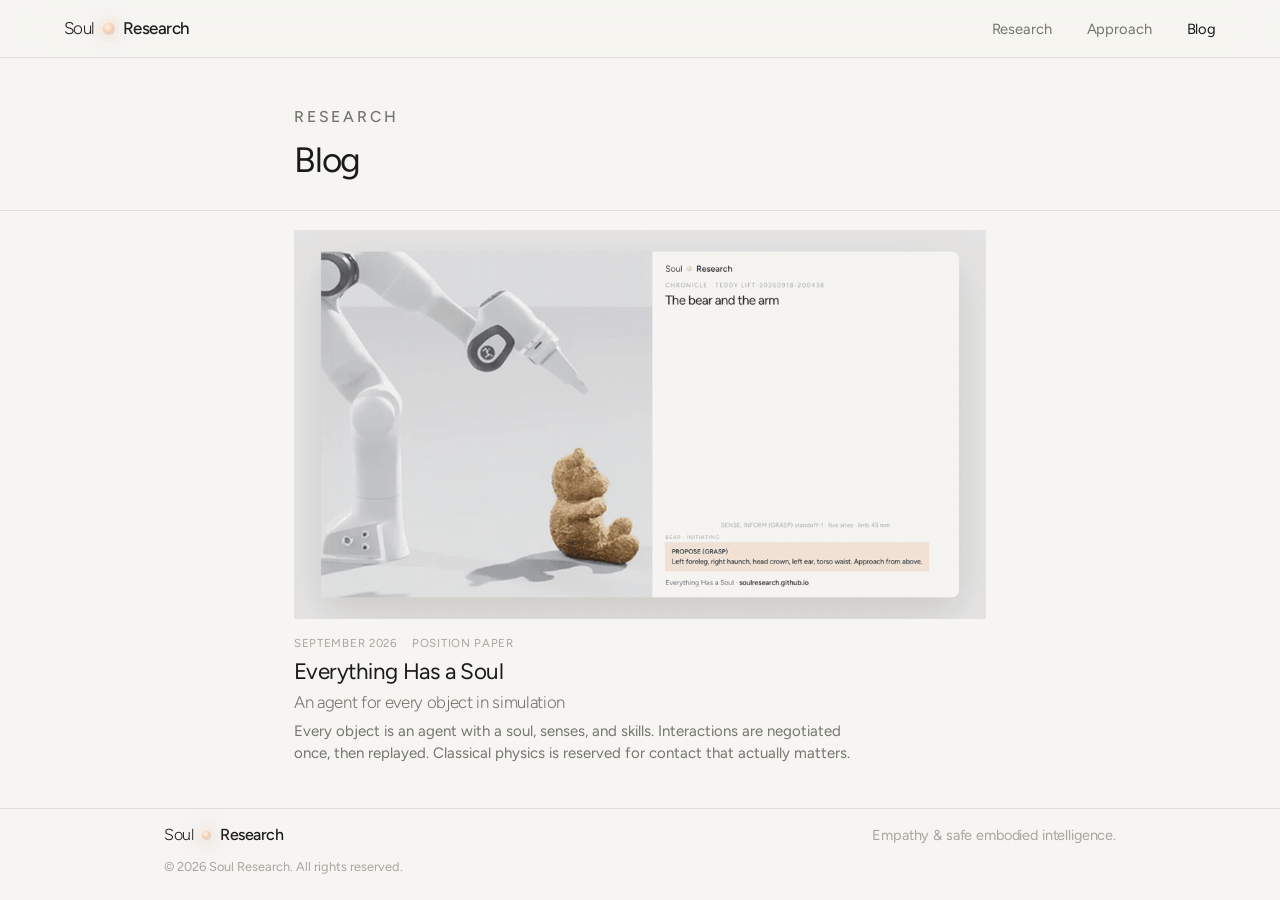
==== commit 9a3fb16e: "Use the teddy Chronicle GIF as the blog hero. Co-authored-by: Cursor <cursoragent@cursor.com>" ====
--- a/blog/index.html
+++ b/blog/index.html
@@ -5,6 +5,11 @@
 <meta name="viewport" content="width=device-width, initial-scale=1.0" />
 <title>Blog · Soul Research</title>
 <meta name="description" content="Research writing from Soul Research on agentic simulation and safe embodied intelligence." />
+<meta name="theme-color" content="#f6f5f2" />
+<link rel="icon" href="/favicon.svg" type="image/svg+xml">
+<link rel="icon" href="/favicon-32.png" type="image/png" sizes="32x32">
+<link rel="icon" href="/favicon.ico" sizes="any">
+<link rel="apple-touch-icon" href="/apple-touch-icon.png">
 <link rel="preconnect" href="https://fonts.googleapis.com">
 <link rel="preconnect" href="https://fonts.gstatic.com" crossorigin>
 <link href="https://fonts.googleapis.com/css2?family=Figtree:wght@300;400;500;600;700&display=swap" rel="stylesheet">
@@ -35,7 +40,7 @@
     <div class="wrap">
       <a class="blog-feature" href="everything-has-a-soul.html">
         <div class="blog-feature-media">
-          <img src="assets/teddy_lift.gif" alt="Robot arm lifting a teddy bear" width="560" height="317" decoding="async">
+          <img src="assets/teddy_chat.gif" alt="Robot arm lifting a teddy bear while Chronicle messages appear in real time" width="960" height="540" decoding="async">
         </div>
         <div class="blog-feature-copy">
           <div class="blog-meta">
--- a/styles.css
+++ b/styles.css
@@ -53,7 +53,9 @@
 
 .hero {
   position: relative; overflow: hidden;
-  padding-top: clamp(4.2rem, 11vh, 7.5rem); padding-bottom: clamp(3.8rem, 10vh, 6.5rem); text-align: center;
+  min-height: calc(100svh - 4.4rem);
+  display: flex; align-items: center; justify-content: center;
+  padding-top: clamp(5rem, 12vh, 8rem); padding-bottom: clamp(5rem, 12vh, 8rem); text-align: center;
 }
 .hero-glow {
   position: absolute; left: 50%; top: 38%; width: min(620px, 90vw); aspect-ratio: 1;
@@ -65,11 +67,11 @@
 
 .hero-inner { position: relative; z-index: 1; }
 .hero .eyebrow { margin-bottom: 0; }
-.hero h1 { margin: 0.85rem auto 0; max-width: 16ch; font-size: clamp(2.15rem, 5.6vw, 4.1rem); font-weight: 400; letter-spacing: -0.04em; line-height: 1.06; }
+.hero h1 { margin: 1.4rem auto 0; max-width: 16ch; font-size: clamp(2.3rem, 6.4vw, 4.6rem); font-weight: 400; letter-spacing: -0.04em; line-height: 1.04; }
 .hero h1 em { font-style: normal; font-weight: 300; color: var(--muted); }
-.hero-sub { margin: 1.25rem auto 0; max-width: 44ch; font-size: clamp(1.02rem, 1.6vw, 1.16rem); color: var(--muted); letter-spacing: -0.01em; line-height: 1.5; }
-
-.section { padding-top: clamp(3.4rem, 8vh, 5.5rem); padding-bottom: clamp(3.4rem, 8vh, 5.5rem); }
+.hero-sub { margin: 1.6rem auto 0; max-width: 46ch; font-size: clamp(1.02rem, 1.7vw, 1.22rem); color: var(--muted); letter-spacing: -0.01em; }
+
+.section { padding-top: clamp(4.5rem, 11vh, 8rem); padding-bottom: clamp(4.5rem, 11vh, 8rem); }
 .band { background: var(--paper-2); }
 .lede .eyebrow { margin-bottom: 0.85rem; }
 .lede h2 { font-size: clamp(1.4rem, 2.7vw, 1.95rem); font-weight: 400; letter-spacing: -0.03em; line-height: 1.18; }
@@ -124,7 +126,7 @@
 
 .belief {
   position: relative; overflow: hidden; text-align: center;
-  padding-top: clamp(3.6rem, 9vh, 6rem); padding-bottom: clamp(3.6rem, 9vh, 6rem);
+  padding-top: clamp(6rem, 15vh, 10.5rem); padding-bottom: clamp(6rem, 15vh, 10.5rem);
 }
 .belief-glow {
   position: absolute; left: 50%; top: 54%; transform: translate(-50%,-50%);
@@ -679,6 +681,20 @@
   object-position: center;
   display: block;
   filter: saturate(0.9) contrast(1.05);
+}
+
+.clip {
+  margin: 0.85rem 0 0.2rem;
+  overflow: hidden;
+  background: #ececec;
+  aspect-ratio: 16 / 9;
+}
+.clip img {
+  width: 100%;
+  height: 100%;
+  object-fit: contain;
+  object-position: center;
+  display: block;
 }
 
 .case-grid {
@@ -781,7 +797,7 @@
 }
 .diagram-col { text-align: center; }
 .diagram-col h4 {
-  margin-top: 0.75rem;
+  margin-top: 0.55rem;
   font-size: 0.92rem;
   font-weight: 500;
   letter-spacing: -0.02em;
@@ -792,6 +808,14 @@
   color: var(--muted);
   line-height: 1.4;
 }
+.topo {
+  display: block;
+  width: 100%;
+  height: auto;
+  max-width: 320px;
+  margin: 0 auto;
+}
+.topo text { font-family: "Figtree", system-ui, sans-serif; }
 .hub-map {
   position: relative;
   min-height: 168px;
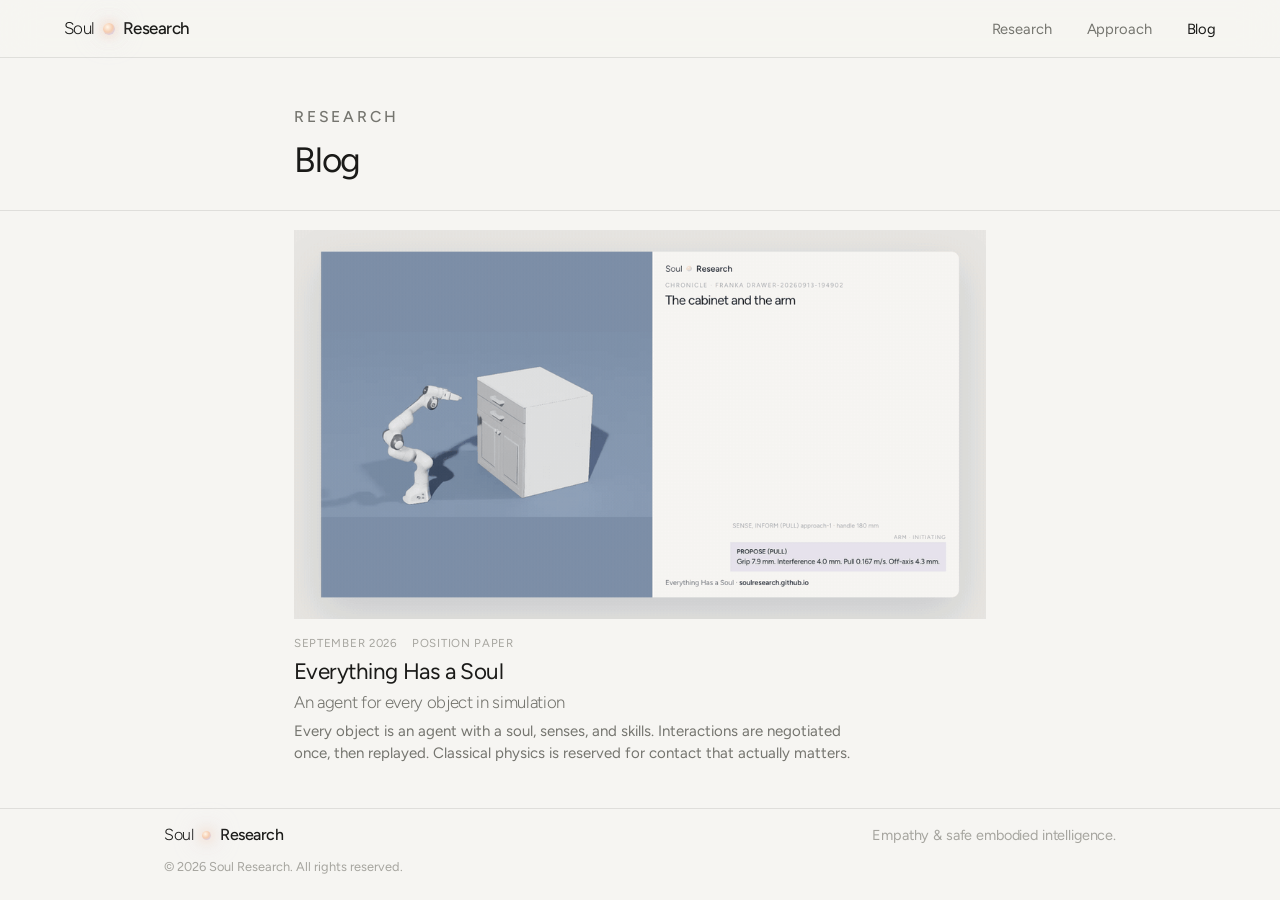
==== commit 0eb71dd9: "Make the cabinet Chronicle GIF the blog hero. Co-authored-by: Cursor <cursoragent@cursor.com>" ====
--- a/blog/index.html
+++ b/blog/index.html
@@ -40,7 +40,7 @@
     <div class="wrap">
       <a class="blog-feature" href="everything-has-a-soul.html">
         <div class="blog-feature-media">
-          <img src="assets/teddy_chat.gif" alt="Robot arm lifting a teddy bear while Chronicle messages appear in real time" width="960" height="540" decoding="async">
+          <img src="assets/cabinet_chat.gif" alt="Robot arm opening a cabinet drawer while Chronicle messages appear in real time" width="960" height="540" decoding="async">
         </div>
         <div class="blog-feature-copy">
           <div class="blog-meta">
--- a/styles.css
+++ b/styles.css
@@ -944,6 +944,15 @@
   .arch-mid { grid-template-columns: 0.7fr 1.4fr 0.7fr; align-items: stretch; }
 }
 
+.study { margin: 1.2rem 0 1.55rem; }
+.study .clip {
+  margin: 0;
+  border: 1px solid var(--line);
+  border-bottom: 0;
+}
+.study .chat { margin: 0; }
+.study .figure-note { margin-top: 0.45rem !important; }
+
 /* Chronicle chat */
 .chat {
   margin: 1rem 0;
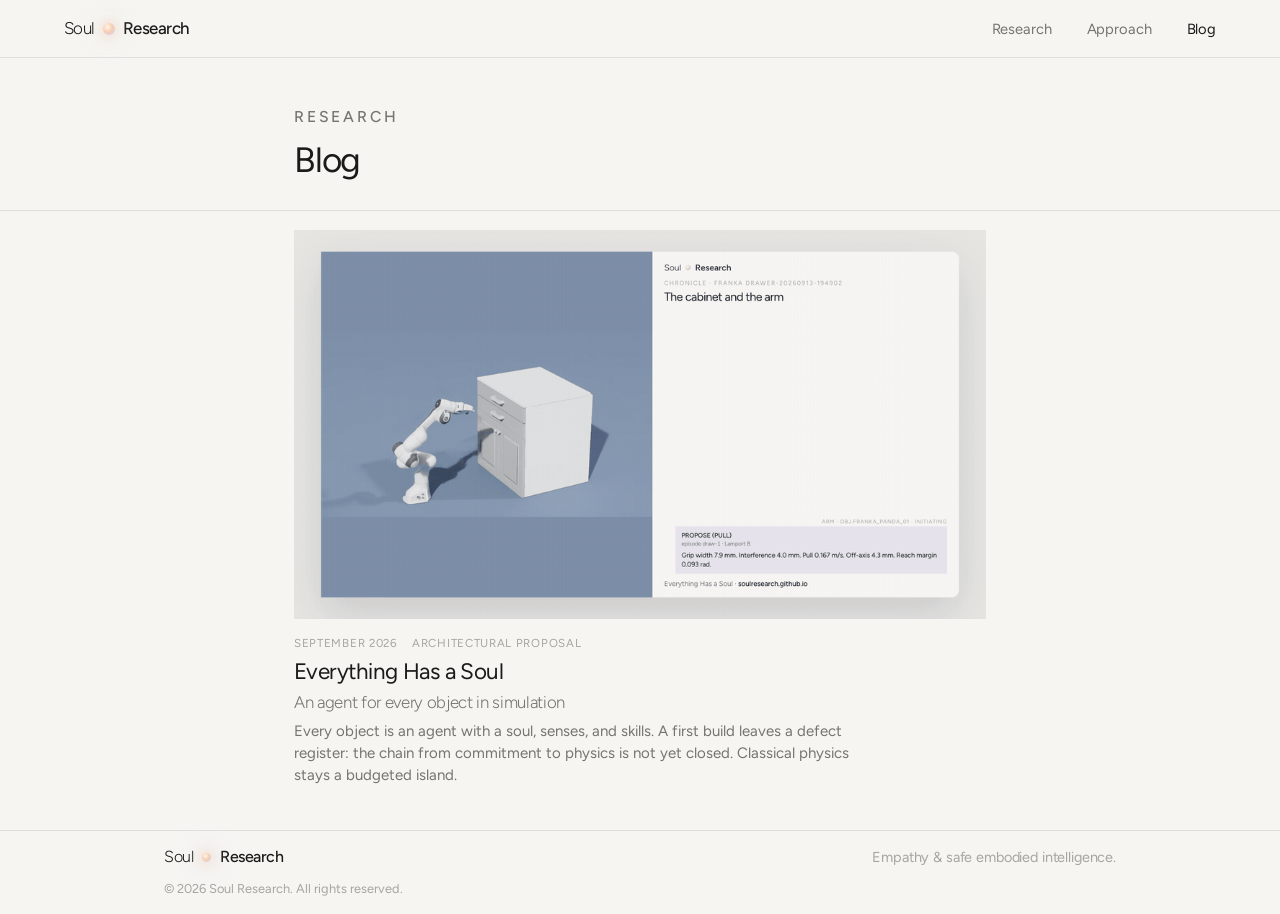
==== commit 0d5cb07d: "Update the blog to the diagnostic first-build paper. Co-authored-by: Cursor <cursoragent@cursor.com>" ====
--- a/blog/index.html
+++ b/blog/index.html
@@ -45,12 +45,12 @@
         <div class="blog-feature-copy">
           <div class="blog-meta">
             <span>September 2026</span>
-            <span>Position paper</span>
+            <span>Architectural proposal</span>
           </div>
           <h2 class="blog-title">Everything Has a Soul</h2>
           <p class="blog-kicker">An agent for every object in simulation</p>
           <p class="blog-excerpt">
-            Every object is an agent with a soul, senses, and skills. Interactions are negotiated once, then replayed. Classical physics is reserved for contact that actually matters.
+            Every object is an agent with a soul, senses, and skills. A first build leaves a defect register: the chain from commitment to physics is not yet closed. Classical physics stays a budgeted island.
           </p>
         </div>
       </a>
--- a/styles.css
+++ b/styles.css
@@ -713,7 +713,8 @@
 }
 .case img, .case video {
   width: 100%;
-  aspect-ratio: 16 / 10;
+  height: auto;
+  aspect-ratio: 16 / 9;
   object-fit: cover;
   object-position: center 40%;
   display: block;
@@ -723,7 +724,6 @@
   object-fit: contain;
   object-position: center;
   background: #ececec;
-  aspect-ratio: 16 / 9;
   filter: none;
 }
 .case .body { padding: 0.75rem 0.8rem 0.9rem; }
@@ -752,6 +752,29 @@
 }
 .eval-table td { color: var(--muted); }
 .eval-table td:first-child { color: var(--ink); font-weight: 500; white-space: nowrap; }
+
+.ev {
+  display: inline-block;
+  font-size: 0.62rem;
+  letter-spacing: 0.08em;
+  text-transform: uppercase;
+  font-weight: 600;
+  padding: 0.04rem 0.3rem;
+  border: 1px solid var(--line);
+  margin-right: 0.2rem;
+  vertical-align: 0.05em;
+  color: var(--ink);
+  line-height: 1.4;
+}
+.ev--m { background: #f3eadc; }
+.ev--a { background: #f3d5c0; }
+.ev--g { background: #dcd6ea; }
+
+.diagram .eval-table { margin-top: 0.85rem; }
+
+@media (max-width: 699px) {
+  .eval-table td:first-child { white-space: normal; }
+}
 
 .pull {
   margin: 0.85rem 0;
@@ -987,6 +1010,18 @@
   flex-direction: column;
   gap: 0.55rem;
   padding: 0.85rem 0.75rem 1rem;
+  max-height: 20rem;
+  overflow-y: auto;
+  overscroll-behavior: contain;
+  scrollbar-width: thin;
+  scrollbar-color: var(--line) transparent;
+}
+.chat-log:focus-visible {
+  outline: 1px solid var(--line);
+  outline-offset: -1px;
+}
+@media (max-width: 699px) {
+  .chat-log { max-height: 16rem; }
 }
 .msg { max-width: min(92%, 34rem); display: flex; flex-direction: column; gap: 0.18rem; }
 .msg--left { align-self: flex-start; }
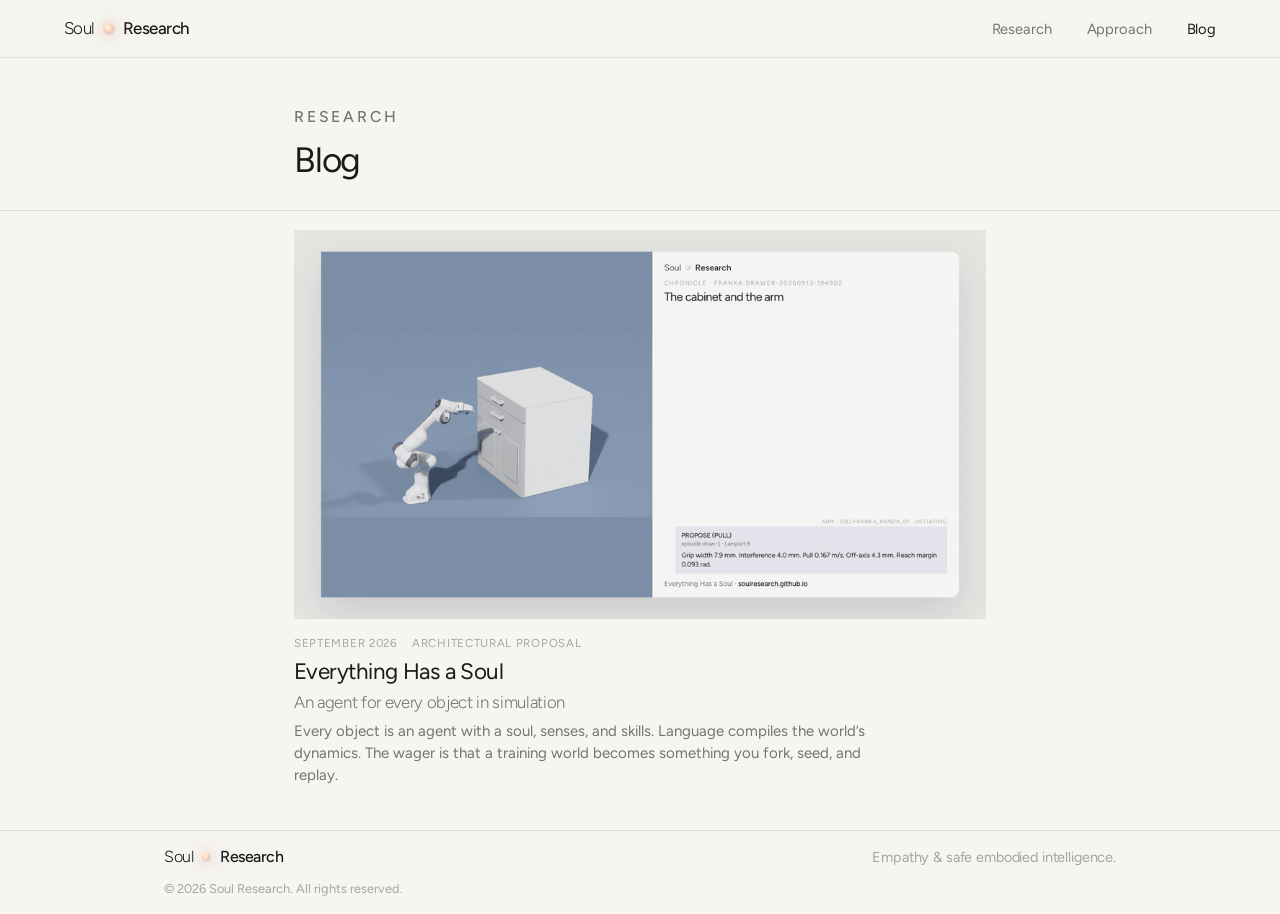
==== commit 9f48c8b9: "Align the blog with the revised paper abstract and case-study boundary. Co-authored-by: Cursor <curs" ====
--- a/blog/index.html
+++ b/blog/index.html
@@ -50,7 +50,7 @@
           <h2 class="blog-title">Everything Has a Soul</h2>
           <p class="blog-kicker">An agent for every object in simulation</p>
           <p class="blog-excerpt">
-            Every object is an agent with a soul, senses, and skills. A first build leaves a defect register: the chain from commitment to physics is not yet closed. Classical physics stays a budgeted island.
+            Every object is an agent with a soul, senses, and skills. Language compiles the world’s dynamics. The wager is that a training world becomes something you fork, seed, and replay.
           </p>
         </div>
       </a>
